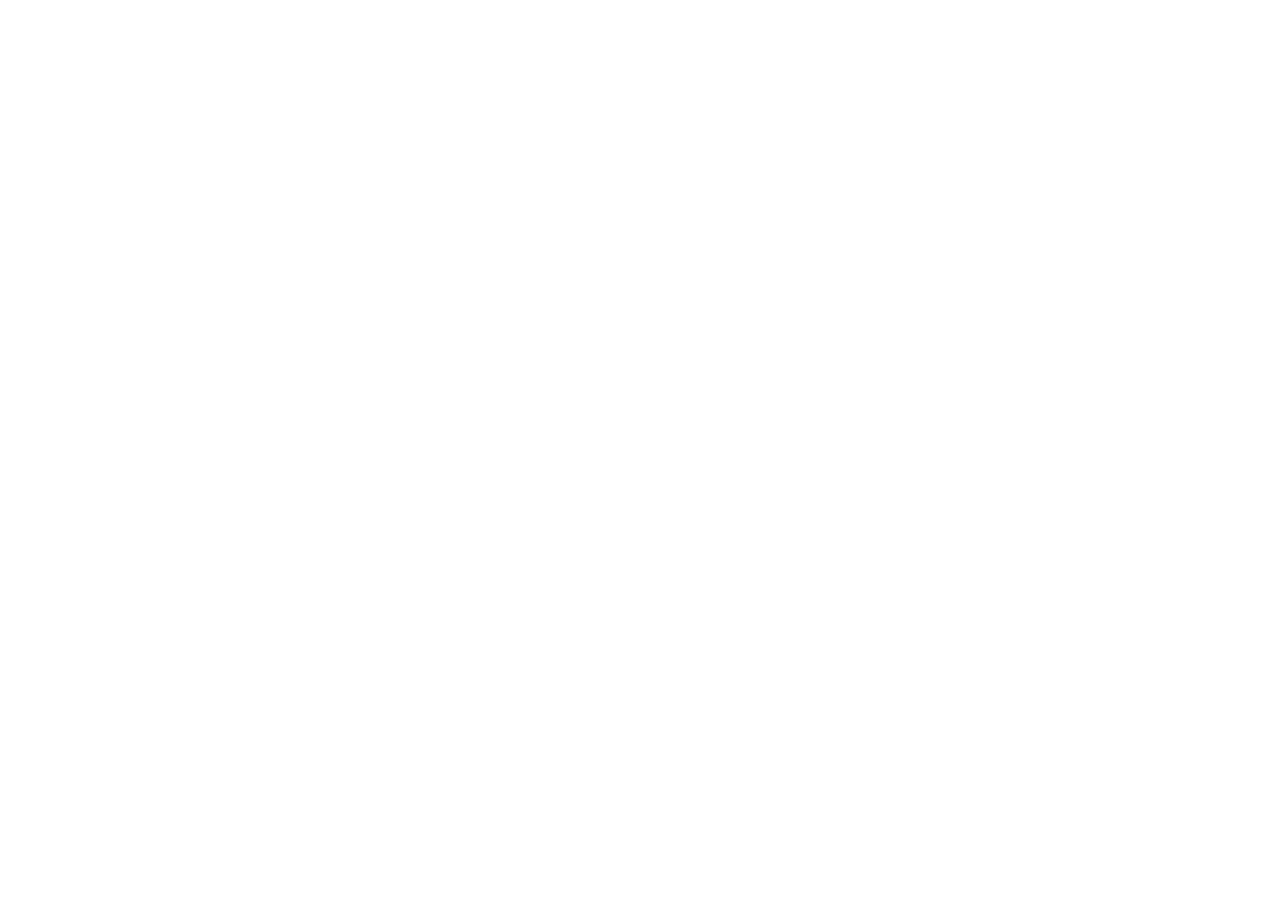
==== staff-manager/index.html @ 231a1aea "add react build pages" ====
<!doctype html><html lang="en"><head><meta charset="utf-8"/><link rel="shortcut icon" href="/favicon.ico"/><meta name="viewport" content="width=device-width,initial-scale=1,shrink-to-fit=no"/><meta name="theme-color" content="#000000"/><link rel="manifest" href="/manifest.json"/><title>StaffManager</title><link href="/static/css/2.7f5e905e.chunk.css" rel="stylesheet"><link href="/static/css/main.8707360a.chunk.css" rel="stylesheet"></head><body><noscript>You need to enable JavaScript to run this app.</noscript><div id="root"></div><script>!function(l){function e(e){for(var r,t,n=e[0],o=e[1],u=e[2],f=0,i=[];f<n.length;f++)t=n[f],p[t]&&i.push(p[t][0]),p[t]=0;for(r in o)Object.prototype.hasOwnProperty.call(o,r)&&(l[r]=o[r]);for(s&&s(e);i.length;)i.shift()();return c.push.apply(c,u||[]),a()}function a(){for(var e,r=0;r<c.length;r++){for(var t=c[r],n=!0,o=1;o<t.length;o++){var u=t[o];0!==p[u]&&(n=!1)}n&&(c.splice(r--,1),e=f(f.s=t[0]))}return e}var t={},p={1:0},c=[];function f(e){if(t[e])return t[e].exports;var r=t[e]={i:e,l:!1,exports:{}};return l[e].call(r.exports,r,r.exports,f),r.l=!0,r.exports}f.m=l,f.c=t,f.d=function(e,r,t){f.o(e,r)||Object.defineProperty(e,r,{enumerable:!0,get:t})},f.r=function(e){"undefined"!=typeof Symbol&&Symbol.toStringTag&&Object.defineProperty(e,Symbol.toStringTag,{value:"Module"}),Object.defineProperty(e,"__esModule",{value:!0})},f.t=function(r,e){if(1&e&&(r=f(r)),8&e)return r;if(4&e&&"object"==typeof r&&r&&r.__esModule)return r;var t=Object.create(null);if(f.r(t),Object.defineProperty(t,"default",{enumerable:!0,value:r}),2&e&&"string"!=typeof r)for(var n in r)f.d(t,n,function(e){return r[e]}.bind(null,n));return t},f.n=function(e){var r=e&&e.__esModule?function(){return e.default}:function(){return e};return f.d(r,"a",r),r},f.o=function(e,r){return Object.prototype.hasOwnProperty.call(e,r)},f.p="/";var r=window.webpackJsonp=window.webpackJsonp||[],n=r.push.bind(r);r.push=e,r=r.slice();for(var o=0;o<r.length;o++)e(r[o]);var s=n;a()}([])</script><script src="/static/js/2.9f7add32.chunk.js"></script><script src="/static/js/main.809cb1ac.chunk.js"></script></body></html>
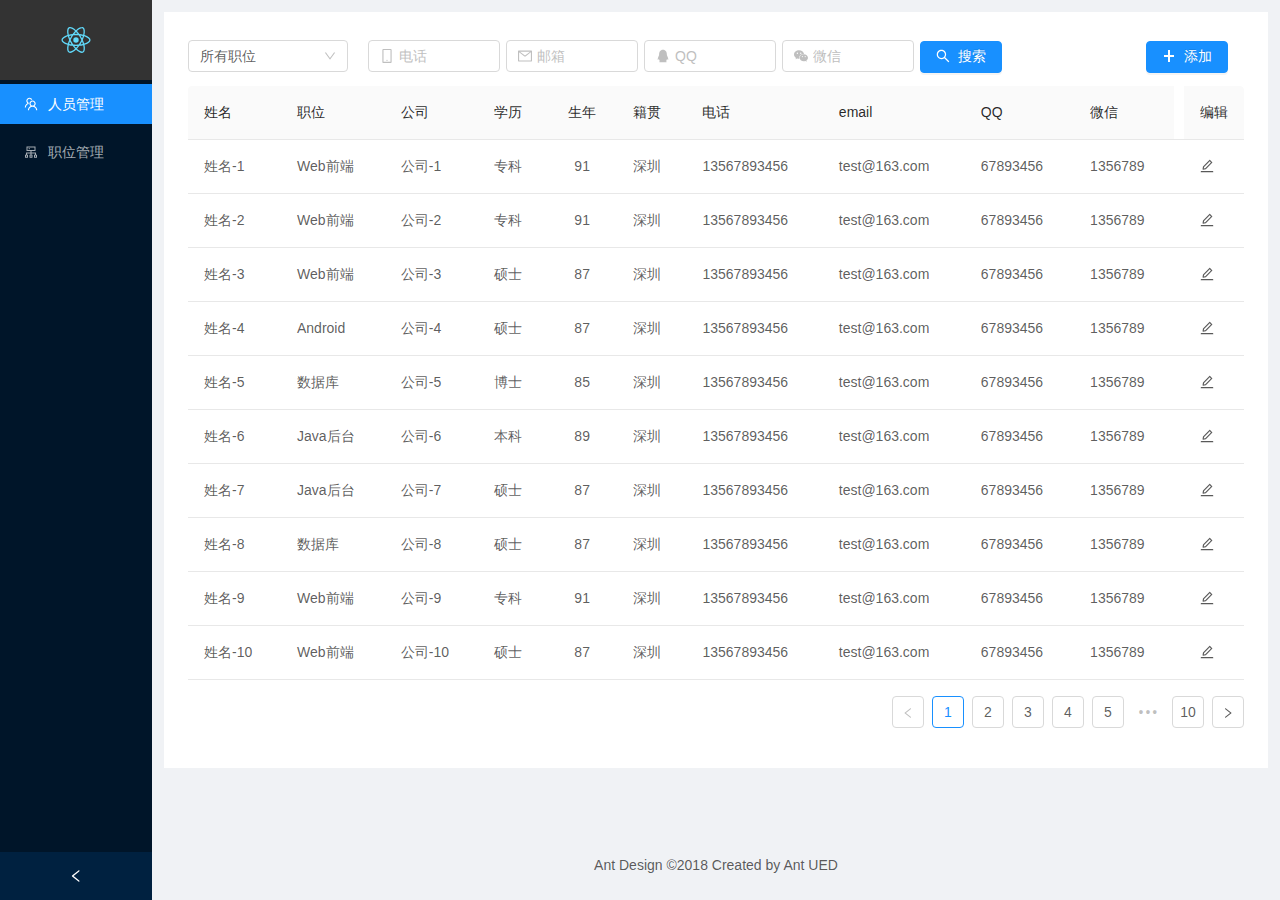
==== commit fe0a5980: "add react pages" ====
--- a/staff-manager/index.html
+++ b/staff-manager/index.html
@@ -1 +1 @@
-<!doctype html><html lang="en"><head><meta charset="utf-8"/><link rel="shortcut icon" href="/favicon.ico"/><meta name="viewport" content="width=device-width,initial-scale=1,shrink-to-fit=no"/><meta name="theme-color" content="#000000"/><link rel="manifest" href="/manifest.json"/><title>StaffManager</title><link href="/static/css/2.7f5e905e.chunk.css" rel="stylesheet"><link href="/static/css/main.8707360a.chunk.css" rel="stylesheet"></head><body><noscript>You need to enable JavaScript to run this app.</noscript><div id="root"></div><script>!function(l){function e(e){for(var r,t,n=e[0],o=e[1],u=e[2],f=0,i=[];f<n.length;f++)t=n[f],p[t]&&i.push(p[t][0]),p[t]=0;for(r in o)Object.prototype.hasOwnProperty.call(o,r)&&(l[r]=o[r]);for(s&&s(e);i.length;)i.shift()();return c.push.apply(c,u||[]),a()}function a(){for(var e,r=0;r<c.length;r++){for(var t=c[r],n=!0,o=1;o<t.length;o++){var u=t[o];0!==p[u]&&(n=!1)}n&&(c.splice(r--,1),e=f(f.s=t[0]))}return e}var t={},p={1:0},c=[];function f(e){if(t[e])return t[e].exports;var r=t[e]={i:e,l:!1,exports:{}};return l[e].call(r.exports,r,r.exports,f),r.l=!0,r.exports}f.m=l,f.c=t,f.d=function(e,r,t){f.o(e,r)||Object.defineProperty(e,r,{enumerable:!0,get:t})},f.r=function(e){"undefined"!=typeof Symbol&&Symbol.toStringTag&&Object.defineProperty(e,Symbol.toStringTag,{value:"Module"}),Object.defineProperty(e,"__esModule",{value:!0})},f.t=function(r,e){if(1&e&&(r=f(r)),8&e)return r;if(4&e&&"object"==typeof r&&r&&r.__esModule)return r;var t=Object.create(null);if(f.r(t),Object.defineProperty(t,"default",{enumerable:!0,value:r}),2&e&&"string"!=typeof r)for(var n in r)f.d(t,n,function(e){return r[e]}.bind(null,n));return t},f.n=function(e){var r=e&&e.__esModule?function(){return e.default}:function(){return e};return f.d(r,"a",r),r},f.o=function(e,r){return Object.prototype.hasOwnProperty.call(e,r)},f.p="/";var r=window.webpackJsonp=window.webpackJsonp||[],n=r.push.bind(r);r.push=e,r=r.slice();for(var o=0;o<r.length;o++)e(r[o]);var s=n;a()}([])</script><script src="/static/js/2.9f7add32.chunk.js"></script><script src="/static/js/main.809cb1ac.chunk.js"></script></body></html>+<!doctype html><html lang="en"><head><meta charset="utf-8"/><link rel="shortcut icon" href="./favicon.ico"/><meta name="viewport" content="width=device-width,initial-scale=1,shrink-to-fit=no"/><meta name="theme-color" content="#000000"/><link rel="manifest" href="./manifest.json"/><title>StaffManager</title><link href="./static/css/2.7f5e905e.chunk.css" rel="stylesheet"><link href="./static/css/main.8707360a.chunk.css" rel="stylesheet"></head><body><noscript>You need to enable JavaScript to run this app.</noscript><div id="root"></div><script>!function(l){function e(e){for(var r,t,n=e[0],o=e[1],u=e[2],f=0,i=[];f<n.length;f++)t=n[f],p[t]&&i.push(p[t][0]),p[t]=0;for(r in o)Object.prototype.hasOwnProperty.call(o,r)&&(l[r]=o[r]);for(s&&s(e);i.length;)i.shift()();return c.push.apply(c,u||[]),a()}function a(){for(var e,r=0;r<c.length;r++){for(var t=c[r],n=!0,o=1;o<t.length;o++){var u=t[o];0!==p[u]&&(n=!1)}n&&(c.splice(r--,1),e=f(f.s=t[0]))}return e}var t={},p={1:0},c=[];function f(e){if(t[e])return t[e].exports;var r=t[e]={i:e,l:!1,exports:{}};return l[e].call(r.exports,r,r.exports,f),r.l=!0,r.exports}f.m=l,f.c=t,f.d=function(e,r,t){f.o(e,r)||Object.defineProperty(e,r,{enumerable:!0,get:t})},f.r=function(e){"undefined"!=typeof Symbol&&Symbol.toStringTag&&Object.defineProperty(e,Symbol.toStringTag,{value:"Module"}),Object.defineProperty(e,"__esModule",{value:!0})},f.t=function(r,e){if(1&e&&(r=f(r)),8&e)return r;if(4&e&&"object"==typeof r&&r&&r.__esModule)return r;var t=Object.create(null);if(f.r(t),Object.defineProperty(t,"default",{enumerable:!0,value:r}),2&e&&"string"!=typeof r)for(var n in r)f.d(t,n,function(e){return r[e]}.bind(null,n));return t},f.n=function(e){var r=e&&e.__esModule?function(){return e.default}:function(){return e};return f.d(r,"a",r),r},f.o=function(e,r){return Object.prototype.hasOwnProperty.call(e,r)},f.p="./";var r=window.webpackJsonp=window.webpackJsonp||[],n=r.push.bind(r);r.push=e,r=r.slice();for(var o=0;o<r.length;o++)e(r[o]);var s=n;a()}([])</script><script src="./static/js/2.ac508242.chunk.js"></script><script src="./static/js/main.609aa123.chunk.js"></script></body></html>